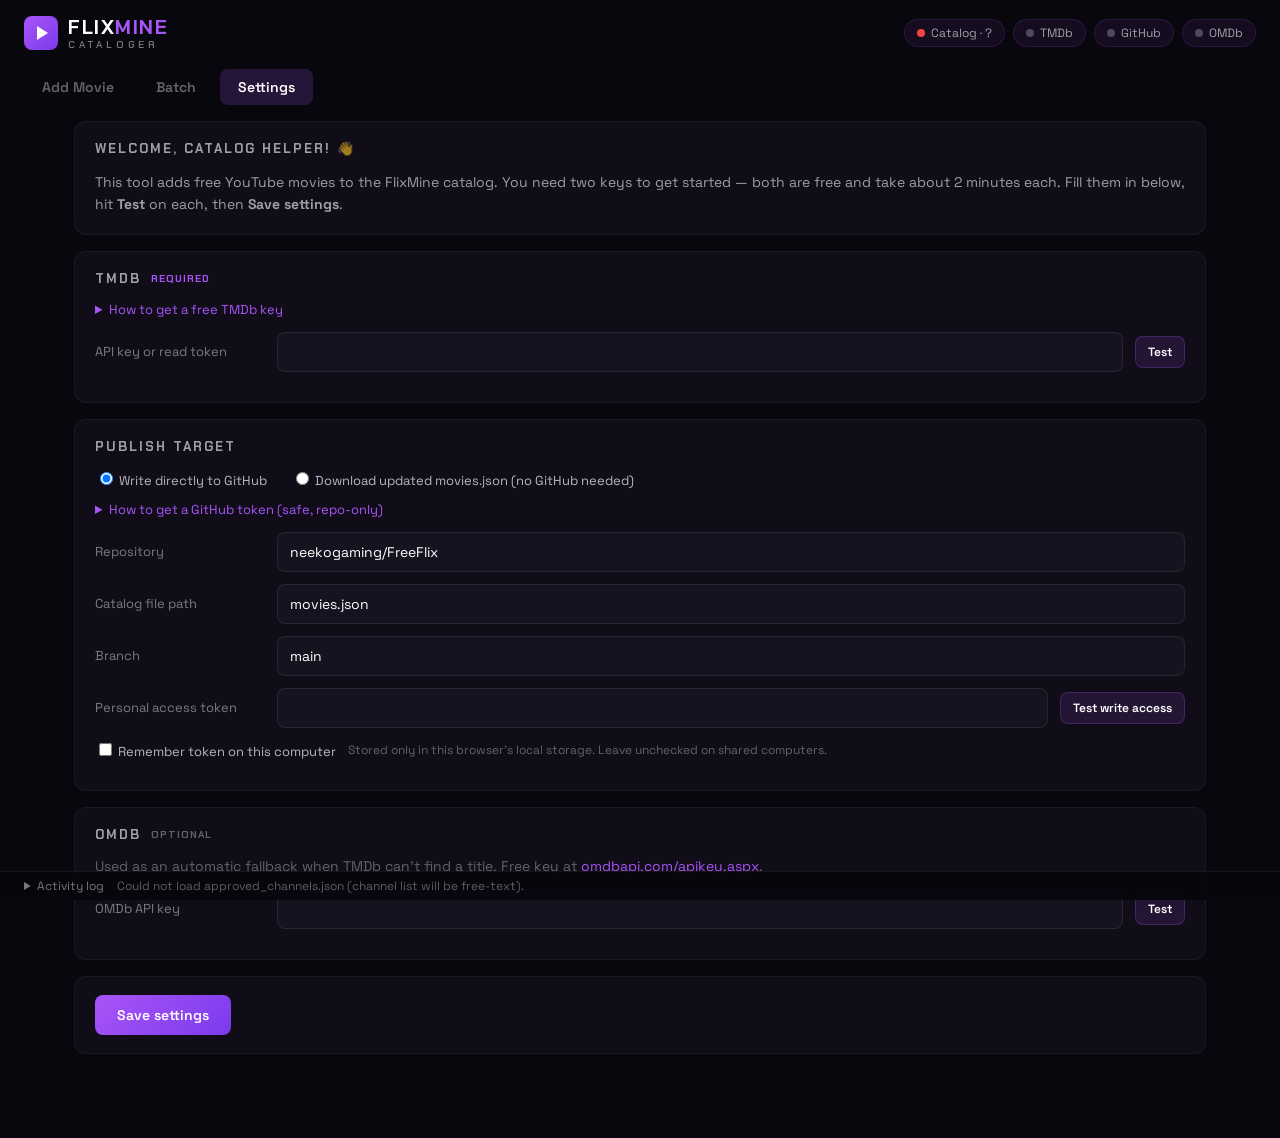
==== cataloger/index.html @ 45d85747 "Cataloger v3: track sha from save responses, delayed retries Co-Authored-By: Claude Fable 5 <noreply" ====
<!DOCTYPE html>
<html lang="en">
<head>
<meta charset="UTF-8">
<meta name="viewport" content="width=device-width, initial-scale=1.0">
<meta name="robots" content="noindex">
<title>FlixMine Cataloger</title>
<link rel="preconnect" href="https://fonts.googleapis.com">
<link rel="preconnect" href="https://fonts.gstatic.com" crossorigin>
<link href="https://fonts.googleapis.com/css2?family=Chakra+Petch:wght@600;700&family=Space+Grotesk:wght@400;500;600&display=swap" rel="stylesheet">
<link rel="stylesheet" href="styles.css">
</head>
<body>

<header class="topbar">
    <div class="brand">
        <div class="logomark"><span class="play"></span></div>
        <div class="wordmark">
            <span class="flix">FLIX</span><span class="mine">MINE</span>
            <span class="sub">CATALOGER</span>
        </div>
    </div>
    <div class="status-chips">
        <div class="chip" id="chipCatalog" title="Catalog"><span class="dot" id="dotCatalog"></span><span id="chipCatalogText">Catalog</span></div>
        <div class="chip" id="chipTmdb" title="TMDb"><span class="dot" id="dotTmdb"></span>TMDb</div>
        <div class="chip" id="chipGithub" title="GitHub"><span class="dot" id="dotGithub"></span>GitHub</div>
        <div class="chip" id="chipOmdb" title="OMDb (optional)"><span class="dot" id="dotOmdb"></span>OMDb</div>
    </div>
</header>

<nav class="tabs">
    <button class="tab active" id="tabAdd" data-view="viewAdd">Add Movie</button>
    <button class="tab" id="tabBatch" data-view="viewBatch">Batch <span class="tab-badge" id="batchBadge" hidden>0</span></button>
    <button class="tab" id="tabSettings" data-view="viewSettings">Settings</button>
</nav>

<main>

<!-- ============ ADD MOVIE ============ -->
<section class="view active" id="viewAdd">

    <div class="card" id="linkCard">
        <div class="card-title">1 · YouTube Link</div>
        <div class="link-row">
            <input type="text" id="ytUrl" placeholder="Paste a YouTube movie link — matching starts automatically" autocomplete="off" spellcheck="false">
            <span class="link-status" id="ytStatus"></span>
        </div>
        <div class="yt-info" id="ytInfo" hidden>
            <a id="ytThumbLink" target="_blank" rel="noopener" title="Open on YouTube">
                <img id="ytThumb" alt="Video thumbnail">
            </a>
            <div class="yt-fields">
                <label>Detected title <span class="hint">(edit + press Enter to re-search)</span></label>
                <input type="text" id="ytTitle" autocomplete="off" spellcheck="false">
                <div class="yt-meta">
                    <span>Channel: <b id="ytChannelRaw">—</b></span>
                    <span>Video ID: <code id="ytVideoId">—</code></span>
                    <a id="ytOpenLink" target="_blank" rel="noopener">Open on YouTube ↗</a>
                </div>
            </div>
        </div>
    </div>

    <div class="card" id="matchCard" hidden>
        <div class="card-title">2 · Match <span class="match-status" id="matchStatus"></span></div>
        <div class="cand-list" id="candList"></div>
        <details class="manual-tools">
            <summary>Manual lookup tools</summary>
            <div class="manual-grid">
                <div class="manual-item">
                    <label>TMDb ID</label>
                    <div class="pair"><input type="text" id="manTmdbId" placeholder="e.g. 397852"><button class="btn small" id="btnLoadTmdb">Load</button></div>
                </div>
                <div class="manual-item">
                    <label>IMDb ID or URL</label>
                    <div class="pair"><input type="text" id="manImdb" placeholder="tt1234567"><button class="btn small" id="btnFindImdb">Find</button></div>
                </div>
                <div class="manual-item buttons">
                    <button class="btn small" id="btnImdbWeb">Search IMDb in browser ↗</button>
                    <button class="btn small" id="btnOmdb">Try OMDb fallback</button>
                </div>
            </div>
        </details>
    </div>

    <div class="card verify-card" id="verifyCard" hidden>
        <div class="verify-backdrop" id="vBackdropWrap"><img id="vBackdrop" alt=""></div>
        <div class="verify-body">
            <div class="verify-left">
                <img id="vPoster" class="v-poster" alt="Poster">
                <div class="compare">
                    <div class="compare-label">Video thumbnail</div>
                    <img id="vYtThumb" class="v-ytthumb" alt="YouTube thumbnail">
                </div>
            </div>
            <div class="verify-right">
                <div class="card-title">3 · Verify &amp; Add</div>
                <h2 id="vTitle">—</h2>
                <div class="v-meta" id="vMeta">—</div>
                <div class="v-genres" id="vGenres"></div>
                <p class="v-overview" id="vOverview"></p>
                <div class="v-credits"><span id="vDirector"></span><span id="vCast"></span></div>

                <div class="channel-row">
                    <label>Channel</label>
                    <select id="channelSelect"></select>
                    <input type="text" id="channelCustom" placeholder="custom_channel_id" hidden>
                    <span class="channel-warn" id="channelWarn" hidden>⚠ not in approved_channels.json</span>
                </div>

                <div class="append-row">
                    <div class="badge" id="dupBadge">Checking duplicates…</div>
                    <div class="next-id" id="nextIdText">Next ID: —</div>
                    <button class="btn primary" id="btnAppend" disabled>Add to Catalog</button>
                </div>
                <div class="append-status" id="appendStatus"></div>

                <details class="json-details">
                    <summary>JSON preview</summary>
                    <pre id="jsonPreview"></pre>
                    <button class="btn small" id="btnCopyJson">Copy JSON</button>
                </details>
            </div>
        </div>
    </div>

    <div class="card" id="recentCard" hidden>
        <div class="card-title">Recently added <button class="btn tiny" id="btnRefreshRecent">refresh</button></div>
        <div class="recent-strip" id="recentList"></div>
    </div>

</section>

<!-- ============ BATCH ============ -->
<section class="view" id="viewBatch">
    <div class="card">
        <div class="card-title">Batch links</div>
        <textarea id="batchLinks" placeholder="Paste many YouTube links — one per line (or separated by spaces)"></textarea>
        <div class="batch-controls">
            <button class="btn primary" id="btnBuildQueue">Build Queue &amp; Auto-Match</button>
            <button class="btn" id="btnReviewNext" disabled>Review Next Ready ▸</button>
            <button class="btn" id="btnExportSkipped" disabled>Copy skipped links</button>
            <button class="btn danger" id="btnClearQueue">Clear queue</button>
        </div>
    </div>
    <div class="card">
        <div class="card-title">Queue <span class="match-status" id="batchCounts"></span></div>
        <div class="batch-progress" id="batchProgress" hidden><div class="bar" id="batchProgressBar"></div></div>
        <table class="batch-table">
            <thead><tr><th></th><th>Video</th><th>Best match</th><th>Confidence</th><th></th></tr></thead>
            <tbody id="batchTableBody"></tbody>
        </table>
    </div>
</section>

<!-- ============ SETTINGS ============ -->
<section class="view" id="viewSettings">

    <div class="card welcome" id="firstRunBanner" hidden>
        <div class="card-title">Welcome, catalog helper! 👋</div>
        <p>This tool adds free YouTube movies to the FlixMine catalog. You need two keys to get started —
        both are free and take about 2 minutes each. Fill them in below, hit <b>Test</b> on each, then <b>Save settings</b>.</p>
    </div>

    <div class="card">
        <div class="card-title">TMDb <span class="req">required</span> <span class="test-msg" id="tmdbTestMsg"></span></div>
        <details class="howto"><summary>How to get a free TMDb key</summary>
            <ol>
                <li>Create a free account at <a href="https://www.themoviedb.org/signup" target="_blank" rel="noopener">themoviedb.org</a></li>
                <li>Go to <a href="https://www.themoviedb.org/settings/api" target="_blank" rel="noopener">Settings → API</a> and request a key (choose "Developer", any personal use reason is fine)</li>
                <li>Copy either the <b>API Key</b> or the <b>API Read Access Token</b> — both work here</li>
            </ol>
        </details>
        <div class="form-row">
            <label>API key or read token</label>
            <input type="password" id="setTmdb" autocomplete="off">
            <button class="btn small" id="btnTestTmdb">Test</button>
        </div>
    </div>

    <div class="card">
        <div class="card-title">Publish target <span class="test-msg" id="ghTestMsg"></span></div>
        <div class="form-row radio-row">
            <label><input type="radio" name="target" id="targetGithub" checked> Write directly to GitHub</label>
            <label><input type="radio" name="target" id="targetDownload"> Download updated movies.json (no GitHub needed)</label>
        </div>
        <div id="githubSettings">
            <details class="howto"><summary>How to get a GitHub token (safe, repo-only)</summary>
                <ol>
                    <li>You need a GitHub account and write access to the catalog repo (ask neeko to add you as a collaborator)</li>
                    <li>Go to <a href="https://github.com/settings/personal-access-tokens/new" target="_blank" rel="noopener">github.com → Settings → Developer settings → Fine-grained tokens → Generate new token</a></li>
                    <li>Under <b>Repository access</b> pick <b>Only select repositories</b> → choose the catalog repo</li>
                    <li>Under <b>Permissions → Repository permissions</b> set <b>Contents</b> to <b>Read and write</b>. Nothing else is needed.</li>
                    <li>Generate and copy the token (starts with <code>github_pat_</code>)</li>
                </ol>
            </details>
            <div class="form-row"><label>Repository</label><input type="text" id="setRepo" placeholder="owner/repo"></div>
            <div class="form-row"><label>Catalog file path</label><input type="text" id="setPath" placeholder="movies.json"></div>
            <div class="form-row"><label>Branch</label><input type="text" id="setBranch" placeholder="main"></div>
            <div class="form-row">
                <label>Personal access token</label>
                <input type="password" id="setToken" autocomplete="off">
                <button class="btn small" id="btnTestGithub">Test write access</button>
            </div>
            <div class="form-row check-row">
                <label><input type="checkbox" id="setRemember"> Remember token on this computer</label>
                <span class="hint">Stored only in this browser's local storage. Leave unchecked on shared computers.</span>
            </div>
        </div>
    </div>

    <div class="card">
        <div class="card-title">OMDb <span class="opt">optional</span> <span class="test-msg" id="omdbTestMsg"></span></div>
        <p class="hint">Used as an automatic fallback when TMDb can't find a title. Free key at
            <a href="https://www.omdbapi.com/apikey.aspx" target="_blank" rel="noopener">omdbapi.com/apikey.aspx</a>.</p>
        <div class="form-row">
            <label>OMDb API key</label>
            <input type="password" id="setOmdb" autocomplete="off">
            <button class="btn small" id="btnTestOmdb">Test</button>
        </div>
    </div>

    <div class="card save-card">
        <button class="btn primary" id="btnSaveSettings">Save settings</button>
        <span class="test-msg" id="saveMsg"></span>
    </div>

</section>

</main>

<footer class="logbar">
    <details id="logDetails">
        <summary>Activity log <span id="logLatest"></span></summary>
        <div class="log-actions"><button class="btn tiny" id="btnClearLog">clear</button></div>
        <ul id="logList"></ul>
    </details>
</footer>

<!-- bump ?v= on every app.js change so browsers can't serve a stale copy -->
<script src="app.js?v=3"></script>
</body>
</html>
---- cataloger/styles.css ----
:root {
    --bg: #09070E;
    --card: #100D18;
    --card2: #16121F;
    --primary: #A855F7;
    --primary-dark: #7C3AED;
    --green: #22C55E;
    --amber: #F59E0B;
    --red: #EF4444;
    --t100: #FFFFFF;
    --t70: rgba(255,255,255,0.7);
    --t60: rgba(255,255,255,0.6);
    --t45: rgba(255,255,255,0.45);
    --t35: rgba(255,255,255,0.35);
    --t25: rgba(255,255,255,0.25);
    --border: rgba(168,85,247,0.15);
    --font-head: 'Chakra Petch', sans-serif;
    --font-body: 'Space Grotesk', sans-serif;
}

* { box-sizing: border-box; }

body {
    margin: 0;
    background: var(--bg);
    color: var(--t100);
    font-family: var(--font-body);
    font-size: 14px;
    min-height: 100vh;
    padding-bottom: 60px;
}

a { color: var(--primary); text-decoration: none; }
a:hover { text-decoration: underline; }
code { font-family: Consolas, monospace; color: var(--t70); }

/* ---------- Top bar ---------- */
.topbar {
    display: flex; align-items: center; justify-content: space-between;
    padding: 14px 24px 10px;
}
.brand { display: flex; align-items: center; gap: 10px; }
.logomark {
    width: 34px; height: 34px; border-radius: 8px;
    background: linear-gradient(135deg, var(--primary), var(--primary-dark));
    display: flex; align-items: center; justify-content: center;
}
.logomark .play {
    width: 0; height: 0;
    border-left: 11px solid #fff;
    border-top: 7px solid transparent;
    border-bottom: 7px solid transparent;
    margin-left: 3px;
}
.wordmark { font-family: var(--font-head); font-weight: 700; font-size: 20px; letter-spacing: 1.5px; }
.wordmark .flix { color: var(--t100); }
.wordmark .mine { color: var(--primary); }
.wordmark .sub {
    display: block; font-size: 10px; letter-spacing: 4px; color: var(--t45);
    font-weight: 600; margin-top: -2px;
}

.status-chips { display: flex; gap: 8px; flex-wrap: wrap; }
.chip {
    display: flex; align-items: center; gap: 6px;
    background: rgba(168,85,247,0.08);
    border: 1px solid var(--border);
    padding: 5px 12px; border-radius: 999px;
    font-size: 12px; color: var(--t60);
}
.dot { width: 8px; height: 8px; border-radius: 50%; background: var(--t25); }
.dot.ok { background: var(--green); }
.dot.bad { background: var(--red); }
.dot.warn { background: var(--amber); }

/* ---------- Tabs ---------- */
.tabs { display: flex; gap: 6px; padding: 8px 24px; }
.tab {
    font-family: var(--font-body); font-weight: 600; font-size: 14px;
    background: transparent; color: rgba(255,255,255,0.38);
    border: none; border-radius: 8px; padding: 9px 18px; cursor: pointer;
}
.tab:hover { color: var(--t70); }
.tab.active { background: rgba(168,85,247,0.18); color: var(--t100); }
.tab-badge {
    background: var(--primary); color: #fff; border-radius: 999px;
    font-size: 11px; padding: 1px 7px; margin-left: 4px;
}

/* ---------- Layout ---------- */
main { padding: 8px 24px; max-width: 1180px; margin: 0 auto; }
.view { display: none; }
.view.active { display: block; }

.card {
    background: var(--card);
    border: 1px solid rgba(255,255,255,0.05);
    border-radius: 12px;
    padding: 18px 20px;
    margin-bottom: 16px;
}
.card-title {
    font-family: var(--font-head); font-weight: 700; font-size: 13px;
    letter-spacing: 2px; text-transform: uppercase; color: var(--t60);
    margin-bottom: 14px;
    display: flex; align-items: center; gap: 10px;
}
.req { color: var(--primary); font-size: 10px; letter-spacing: 1px; }
.opt { color: var(--t35); font-size: 10px; letter-spacing: 1px; }

/* ---------- Inputs & buttons ---------- */
input[type=text], input[type=password], textarea, select {
    background: var(--card2);
    border: 1px solid rgba(255,255,255,0.08);
    border-radius: 8px;
    color: var(--t100);
    font-family: var(--font-body); font-size: 14px;
    padding: 10px 12px;
    outline: none;
    width: 100%;
}
input:focus, textarea:focus, select:focus { border-color: rgba(168,85,247,0.5); }
textarea { min-height: 120px; resize: vertical; }

.btn {
    font-family: var(--font-body); font-weight: 600; font-size: 13px;
    background: rgba(168,85,247,0.12); color: var(--t100);
    border: 1px solid rgba(168,85,247,0.25);
    border-radius: 8px; padding: 9px 16px; cursor: pointer;
    white-space: nowrap;
}
.btn:hover { background: rgba(168,85,247,0.22); }
.btn:disabled { opacity: 0.35; cursor: default; }
.btn.primary {
    background: linear-gradient(135deg, var(--primary), var(--primary-dark));
    border: none; font-size: 14px; padding: 11px 22px;
}
.btn.primary:hover:not(:disabled) { filter: brightness(1.1); }
.btn.danger { border-color: rgba(239,68,68,0.4); background: rgba(239,68,68,0.08); }
.btn.small { padding: 7px 12px; font-size: 12px; }
.btn.tiny { padding: 2px 8px; font-size: 11px; }

/* ---------- Link card ---------- */
.link-row { display: flex; align-items: center; gap: 12px; }
#ytUrl { font-size: 15px; padding: 13px 14px; }
.link-status { color: var(--t45); font-size: 13px; white-space: nowrap; min-width: 120px; }
.link-status.busy { color: var(--primary); }
.link-status.err { color: var(--red); }

.yt-info { display: flex; gap: 16px; margin-top: 14px; }
#ytThumb { width: 168px; border-radius: 8px; display: block; }
.yt-fields { flex: 1; }
.yt-fields label { display: block; color: var(--t45); font-size: 12px; margin-bottom: 6px; }
.yt-fields .hint { color: var(--t25); }
.yt-meta { display: flex; gap: 18px; margin-top: 8px; color: var(--t45); font-size: 12px; flex-wrap: wrap; }
.yt-meta b { color: var(--t70); font-weight: 500; }

/* ---------- Candidates ---------- */
.match-status { color: var(--t45); font-weight: 400; letter-spacing: 0; text-transform: none; font-family: var(--font-body); font-size: 12px; }
.cand-list { display: flex; gap: 12px; overflow-x: auto; padding: 4px 2px 10px; }
.cand {
    flex: 0 0 138px; cursor: pointer; border-radius: 10px;
    border: 2px solid transparent; background: var(--card2);
    padding: 6px; text-align: left;
}
.cand:hover { border-color: rgba(168,85,247,0.4); }
.cand.selected { border-color: var(--primary); }
.cand img { width: 100%; aspect-ratio: 2/3; object-fit: cover; border-radius: 6px; background: #1a1626; display: block; }
.cand .noposter {
    width: 100%; aspect-ratio: 2/3; border-radius: 6px; background: #1a1626;
    display: flex; align-items: center; justify-content: center;
    color: var(--t25); font-size: 11px; text-align: center; padding: 6px;
}
.cand .c-title { font-size: 12px; font-weight: 600; margin: 6px 2px 2px; color: var(--t70); line-height: 1.25;
    display: -webkit-box; -webkit-line-clamp: 2; -webkit-box-orient: vertical; overflow: hidden; }
.cand .c-meta { font-size: 11px; color: var(--t45); margin: 0 2px 4px; }
.conf { display: inline-block; font-size: 10px; font-weight: 600; border-radius: 4px; padding: 1px 6px; letter-spacing: 0.5px; }
.conf.high { background: rgba(34,197,94,0.15); color: var(--green); }
.conf.med  { background: rgba(245,158,11,0.15); color: var(--amber); }
.conf.low  { background: rgba(239,68,68,0.12); color: var(--red); }

.manual-tools summary { color: var(--t45); font-size: 12px; cursor: pointer; }
.manual-grid { display: flex; gap: 20px; margin-top: 12px; flex-wrap: wrap; }
.manual-item { flex: 1; min-width: 200px; }
.manual-item label { display: block; color: var(--t45); font-size: 12px; margin-bottom: 6px; }
.manual-item .pair { display: flex; gap: 8px; }
.manual-item.buttons { display: flex; gap: 10px; align-items: flex-end; flex-wrap: wrap; }

/* ---------- Verify card ---------- */
.verify-card { padding: 0; overflow: hidden; position: relative; }
.verify-backdrop { position: absolute; inset: 0; z-index: 0; }
.verify-backdrop img { width: 100%; height: 100%; object-fit: cover; opacity: 0.22; }
.verify-backdrop::after {
    content: ''; position: absolute; inset: 0;
    background: linear-gradient(to right, var(--card) 15%, rgba(16,13,24,0.75) 60%, rgba(16,13,24,0.9));
}
.verify-body { position: relative; z-index: 1; display: flex; gap: 24px; padding: 20px; }
.verify-left { flex: 0 0 190px; }
.v-poster { width: 190px; aspect-ratio: 2/3; object-fit: cover; border-radius: 10px; background: #1a1626; display: block; }
.compare { margin-top: 12px; }
.compare-label { color: var(--t35); font-size: 11px; margin-bottom: 4px; }
.v-ytthumb { width: 190px; border-radius: 8px; display: block; }
.verify-right { flex: 1; min-width: 0; }
.verify-right h2 {
    font-family: var(--font-head); font-weight: 700; font-size: 26px;
    text-transform: uppercase; letter-spacing: 1px; margin: 2px 0 6px;
}
.v-meta { color: var(--t45); font-size: 14px; margin-bottom: 8px; }
.v-meta .rating { color: var(--primary); font-weight: 600; }
.v-genres { display: flex; gap: 6px; flex-wrap: wrap; margin-bottom: 10px; }
.v-genres span {
    background: rgba(168,85,247,0.08); border: 1px solid var(--border);
    color: var(--t60); font-size: 11px; padding: 3px 10px; border-radius: 999px;
}
.v-overview { color: var(--t35); line-height: 1.5; max-width: 640px; margin: 0 0 10px; }
.v-credits { color: var(--t45); font-size: 13px; display: flex; flex-direction: column; gap: 3px; margin-bottom: 14px; }
.v-credits b { color: var(--t70); font-weight: 500; }

.channel-row { display: flex; align-items: center; gap: 10px; margin-bottom: 14px; flex-wrap: wrap; }
.channel-row label { color: var(--t45); font-size: 13px; }
.channel-row select, .channel-row input { width: auto; min-width: 200px; }
.channel-warn { color: var(--amber); font-size: 12px; }

.append-row { display: flex; align-items: center; gap: 14px; flex-wrap: wrap; }
.badge {
    font-size: 12px; font-weight: 600; padding: 6px 12px; border-radius: 8px;
    background: rgba(255,255,255,0.05); color: var(--t45);
}
.badge.ok { background: rgba(34,197,94,0.12); color: var(--green); }
.badge.dup { background: rgba(239,68,68,0.12); color: var(--red); }
.badge.warn { background: rgba(245,158,11,0.12); color: var(--amber); }
.next-id { color: var(--t45); font-size: 13px; }
.append-status { margin-top: 10px; font-size: 13px; color: var(--t60); min-height: 18px; }
.append-status a { color: var(--primary); }
.append-status.err { color: var(--red); }
.append-status.ok { color: var(--green); }

.json-details { margin-top: 14px; }
.json-details summary { color: var(--t45); font-size: 12px; cursor: pointer; }
.json-details pre {
    background: var(--card2); border-radius: 8px; padding: 12px;
    font-size: 12px; color: var(--t60); overflow-x: auto; max-height: 320px;
}

/* ---------- Recent ---------- */
.recent-strip { display: flex; gap: 10px; overflow-x: auto; padding-bottom: 6px; }
.recent-item { flex: 0 0 92px; text-align: center; }
.recent-item img { width: 92px; aspect-ratio: 2/3; object-fit: cover; border-radius: 6px; background: #1a1626; }
.recent-item .r-id { color: var(--t35); font-size: 10px; margin-top: 3px; }
.recent-item .r-title { color: var(--t60); font-size: 11px; line-height: 1.2;
    display: -webkit-box; -webkit-line-clamp: 2; -webkit-box-orient: vertical; overflow: hidden; }

/* ---------- Batch ---------- */
.batch-controls { display: flex; gap: 10px; margin-top: 12px; flex-wrap: wrap; }
.batch-progress { height: 4px; background: rgba(255,255,255,0.06); border-radius: 2px; margin-bottom: 12px; overflow: hidden; }
.batch-progress .bar { height: 100%; width: 0%; background: linear-gradient(90deg, var(--primary), var(--primary-dark)); transition: width 0.3s; }
.batch-table { width: 100%; border-collapse: collapse; }
.batch-table th {
    text-align: left; color: var(--t35); font-size: 11px; font-weight: 600;
    text-transform: uppercase; letter-spacing: 1px; padding: 6px 8px;
    border-bottom: 1px solid rgba(255,255,255,0.06);
}
.batch-table td { padding: 8px; border-bottom: 1px solid rgba(255,255,255,0.04); color: var(--t60); font-size: 13px; vertical-align: middle; }
.batch-table tr.current td { background: rgba(168,85,247,0.07); }
.st { font-size: 11px; font-weight: 600; padding: 3px 8px; border-radius: 5px; white-space: nowrap; }
.st.queued { background: rgba(255,255,255,0.06); color: var(--t45); }
.st.matching { background: rgba(168,85,247,0.15); color: var(--primary); }
.st.ready { background: rgba(34,197,94,0.12); color: var(--green); }
.st.added { background: rgba(34,197,94,0.2); color: var(--green); }
.st.already { background: rgba(255,255,255,0.06); color: var(--t35); }
.st.skipped { background: rgba(245,158,11,0.12); color: var(--amber); }
.st.nomatch { background: rgba(239,68,68,0.12); color: var(--red); }
.st.error { background: rgba(239,68,68,0.12); color: var(--red); }
.batch-video-cell { display: flex; align-items: center; gap: 10px; }
.batch-thumb { width: 72px; border-radius: 5px; display: block; background: #1a1626; }
.batch-yt-title { color: var(--t70); }
.batch-vid { color: var(--t25); font-size: 11px; }

/* ---------- Settings ---------- */
.welcome p { color: var(--t60); line-height: 1.6; margin: 0; }
.howto { margin-bottom: 14px; }
.howto summary { color: var(--primary); font-size: 13px; cursor: pointer; }
.howto ol { color: var(--t60); line-height: 1.7; font-size: 13px; }
.form-row { display: flex; align-items: center; gap: 12px; margin-bottom: 12px; }
.form-row label { flex: 0 0 170px; color: var(--t45); font-size: 13px; }
.form-row input[type=text], .form-row input[type=password] { flex: 1; }
.radio-row { gap: 24px; }
.radio-row label { flex: none; color: var(--t70); cursor: pointer; }
.check-row label { flex: none; color: var(--t70); cursor: pointer; }
.check-row .hint { font-size: 12px; }
.hint { color: var(--t35); }
.test-msg { font-size: 12px; font-weight: 400; letter-spacing: 0; text-transform: none; font-family: var(--font-body); }
.test-msg.ok { color: var(--green); }
.test-msg.err { color: var(--red); }
.test-msg.busy { color: var(--primary); }
.save-card { display: flex; align-items: center; gap: 14px; }

/* ---------- Log ---------- */
.logbar {
    position: fixed; bottom: 0; left: 0; right: 0;
    background: rgba(9,7,14,0.97);
    border-top: 1px solid rgba(255,255,255,0.06);
    padding: 6px 24px;
    z-index: 50;
}
.logbar summary { color: var(--t45); font-size: 12px; cursor: pointer; }
#logLatest { color: var(--t35); margin-left: 10px; }
.log-actions { position: absolute; right: 24px; top: 6px; }
#logList {
    list-style: none; margin: 8px 0 4px; padding: 0;
    max-height: 180px; overflow-y: auto;
    font-family: Consolas, monospace; font-size: 11px; color: var(--t45);
}
#logList li { padding: 1px 0; }
#logList li.err { color: var(--red); }

@media (max-width: 760px) {
    .verify-body { flex-direction: column; }
    .verify-left { display: flex; gap: 12px; }
    .v-poster, .v-ytthumb { width: 140px; }
    .form-row { flex-wrap: wrap; }
    .form-row label { flex: 1 0 100%; }
}
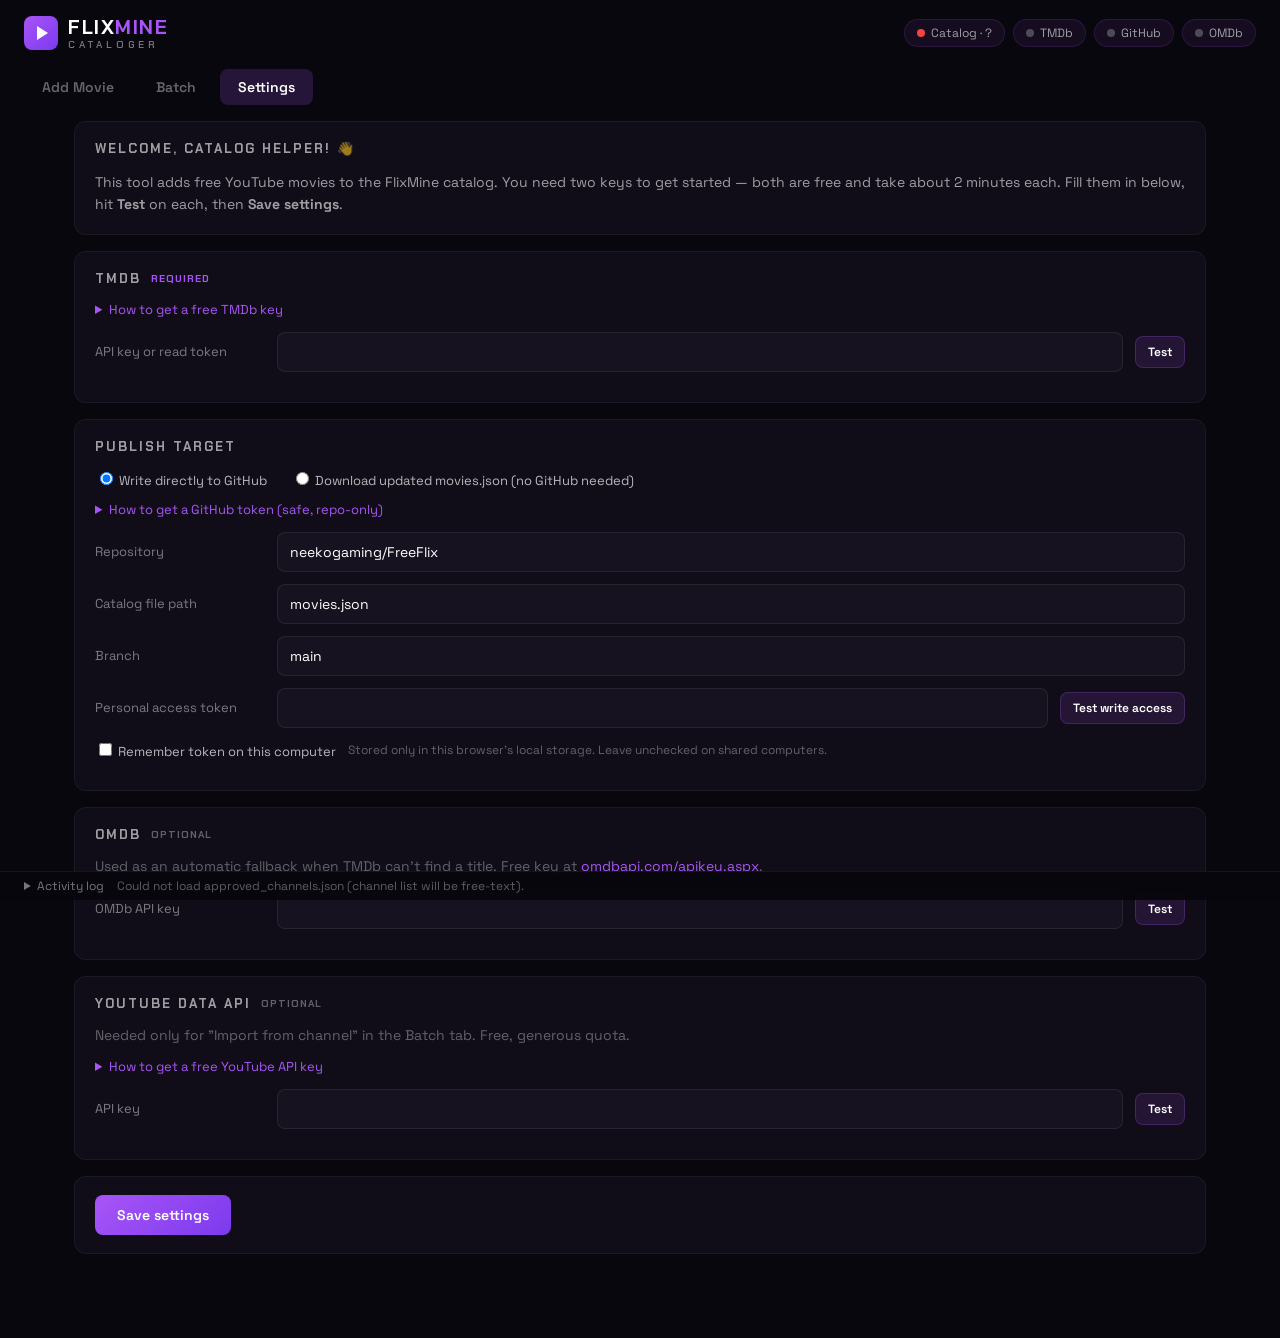
==== commit ad2a5860: "Cataloger v5: import all videos from a YouTube channel New Batch-tab card: paste a channel link/@han" ====
--- a/cataloger/index.html
+++ b/cataloger/index.html
@@ -133,6 +133,17 @@
 
 <!-- ============ BATCH ============ -->
 <section class="view" id="viewBatch">
+    <div class="card">
+        <div class="card-title">Import from channel <span class="match-status" id="chImportStatus"></span></div>
+        <div class="link-row">
+            <input type="text" id="chUrl" placeholder="Channel link, @handle, or UC… ID — e.g. youtube.com/@FilmFistMovies" autocomplete="off" spellcheck="false">
+            <button class="btn primary" id="btnFetchChannel">Fetch videos</button>
+        </div>
+        <div class="form-row check-row">
+            <label><input type="checkbox" id="chMoviesOnly" checked> Movies only (skip videos under 40 min)</label>
+            <span class="hint">Videos already in the catalog are dropped automatically. Needs a YouTube API key in Settings.</span>
+        </div>
+    </div>
     <div class="card">
         <div class="card-title">Batch links</div>
         <textarea id="batchLinks" placeholder="Paste many YouTube links — one per line (or separated by spaces)"></textarea>
@@ -220,6 +231,23 @@
         </div>
     </div>
 
+    <div class="card">
+        <div class="card-title">YouTube Data API <span class="opt">optional</span> <span class="test-msg" id="ytTestMsg"></span></div>
+        <p class="hint">Needed only for "Import from channel" in the Batch tab. Free, generous quota.</p>
+        <details class="howto"><summary>How to get a free YouTube API key</summary>
+            <ol>
+                <li>Go to <a href="https://console.cloud.google.com/" target="_blank" rel="noopener">console.cloud.google.com</a> and create a project (any name, free)</li>
+                <li>APIs &amp; Services → Library → search <b>YouTube Data API v3</b> → Enable</li>
+                <li>APIs &amp; Services → Credentials → Create credentials → <b>API key</b> → copy it</li>
+            </ol>
+        </details>
+        <div class="form-row">
+            <label>API key</label>
+            <input type="password" id="setYt" autocomplete="off">
+            <button class="btn small" id="btnTestYt">Test</button>
+        </div>
+    </div>
+
     <div class="card save-card">
         <button class="btn primary" id="btnSaveSettings">Save settings</button>
         <span class="test-msg" id="saveMsg"></span>
@@ -238,6 +266,6 @@
 </footer>
 
 <!-- bump ?v= on every app.js change so browsers can't serve a stale copy -->
-<script src="app.js?v=3"></script>
+<script src="app.js?v=5"></script>
 </body>
 </html>
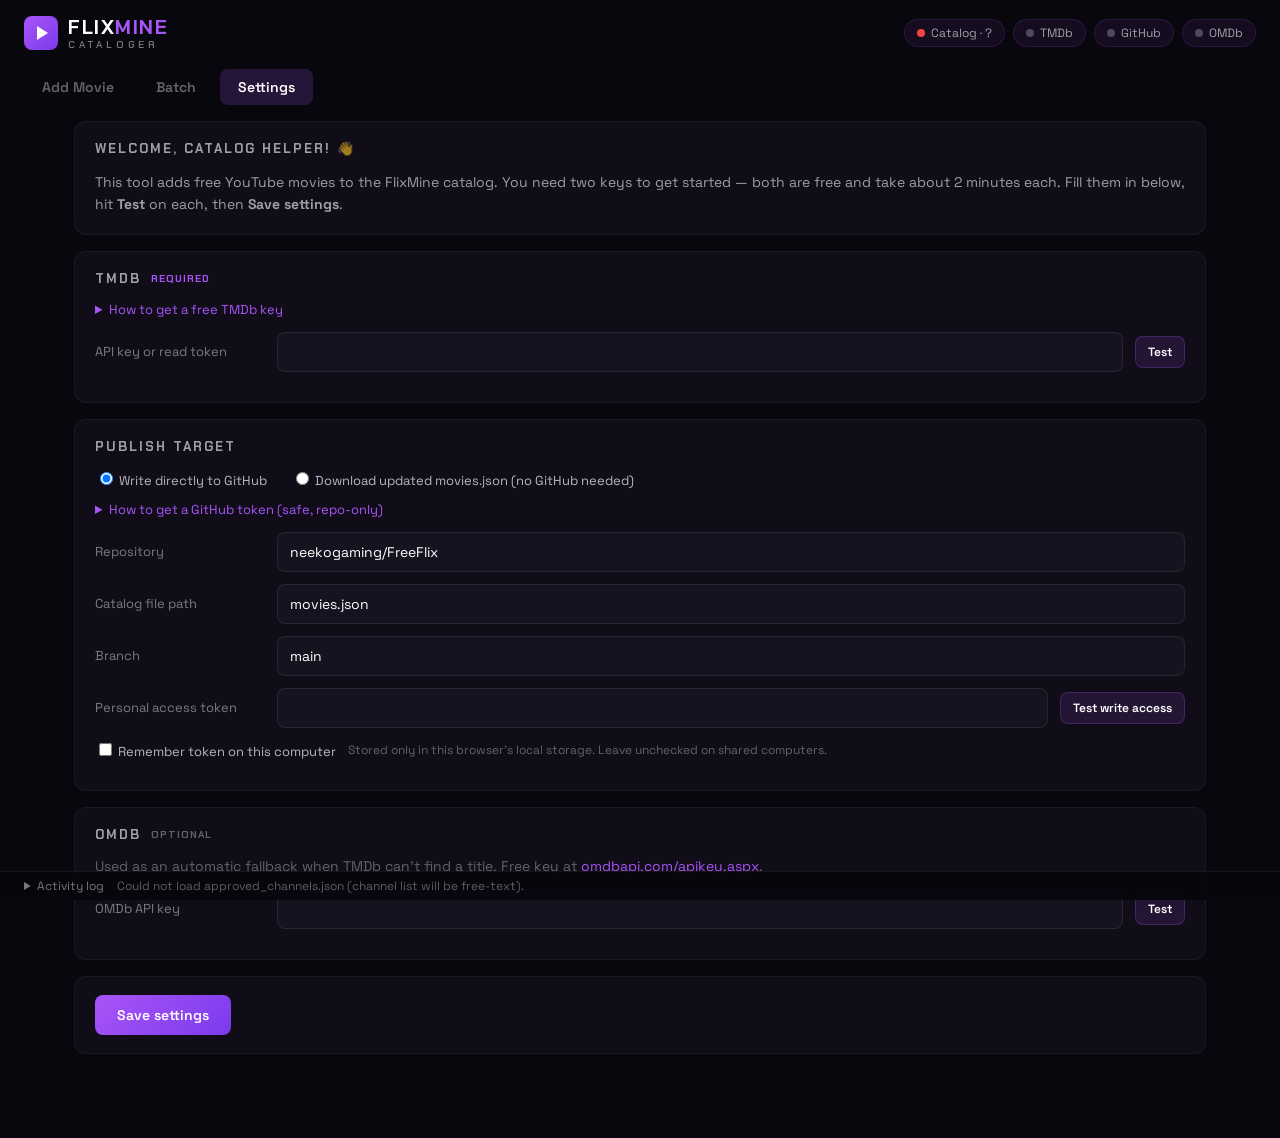
==== commit 5b21b680: "Cataloger v7: remove channel import (unused, needed a YouTube API key) Keeps the v6 behavior: Build " ====
--- a/cataloger/index.html
+++ b/cataloger/index.html
@@ -133,17 +133,6 @@
 
 <!-- ============ BATCH ============ -->
 <section class="view" id="viewBatch">
-    <div class="card">
-        <div class="card-title">Import from channel <span class="match-status" id="chImportStatus"></span></div>
-        <div class="link-row">
-            <input type="text" id="chUrl" placeholder="Channel link, @handle, or UC… ID — e.g. youtube.com/@FilmFistMovies" autocomplete="off" spellcheck="false">
-            <button class="btn primary" id="btnFetchChannel">Fetch videos</button>
-        </div>
-        <div class="form-row check-row">
-            <label><input type="checkbox" id="chMoviesOnly" checked> Movies only (skip videos under 40 min)</label>
-            <span class="hint">Videos already in the catalog are dropped automatically. Needs a YouTube API key in Settings.</span>
-        </div>
-    </div>
     <div class="card">
         <div class="card-title">Batch links</div>
         <textarea id="batchLinks" placeholder="Paste many YouTube links — one per line (or separated by spaces)"></textarea>
@@ -231,23 +220,6 @@
         </div>
     </div>
 
-    <div class="card">
-        <div class="card-title">YouTube Data API <span class="opt">optional</span> <span class="test-msg" id="ytTestMsg"></span></div>
-        <p class="hint">Needed only for "Import from channel" in the Batch tab. Free, generous quota.</p>
-        <details class="howto"><summary>How to get a free YouTube API key</summary>
-            <ol>
-                <li>Go to <a href="https://console.cloud.google.com/" target="_blank" rel="noopener">console.cloud.google.com</a> and create a project (any name, free)</li>
-                <li>APIs &amp; Services → Library → search <b>YouTube Data API v3</b> → Enable</li>
-                <li>APIs &amp; Services → Credentials → Create credentials → <b>API key</b> → copy it</li>
-            </ol>
-        </details>
-        <div class="form-row">
-            <label>API key</label>
-            <input type="password" id="setYt" autocomplete="off">
-            <button class="btn small" id="btnTestYt">Test</button>
-        </div>
-    </div>
-
     <div class="card save-card">
         <button class="btn primary" id="btnSaveSettings">Save settings</button>
         <span class="test-msg" id="saveMsg"></span>
@@ -266,6 +238,6 @@
 </footer>
 
 <!-- bump ?v= on every app.js change so browsers can't serve a stale copy -->
-<script src="app.js?v=5"></script>
+<script src="app.js?v=7"></script>
 </body>
 </html>
